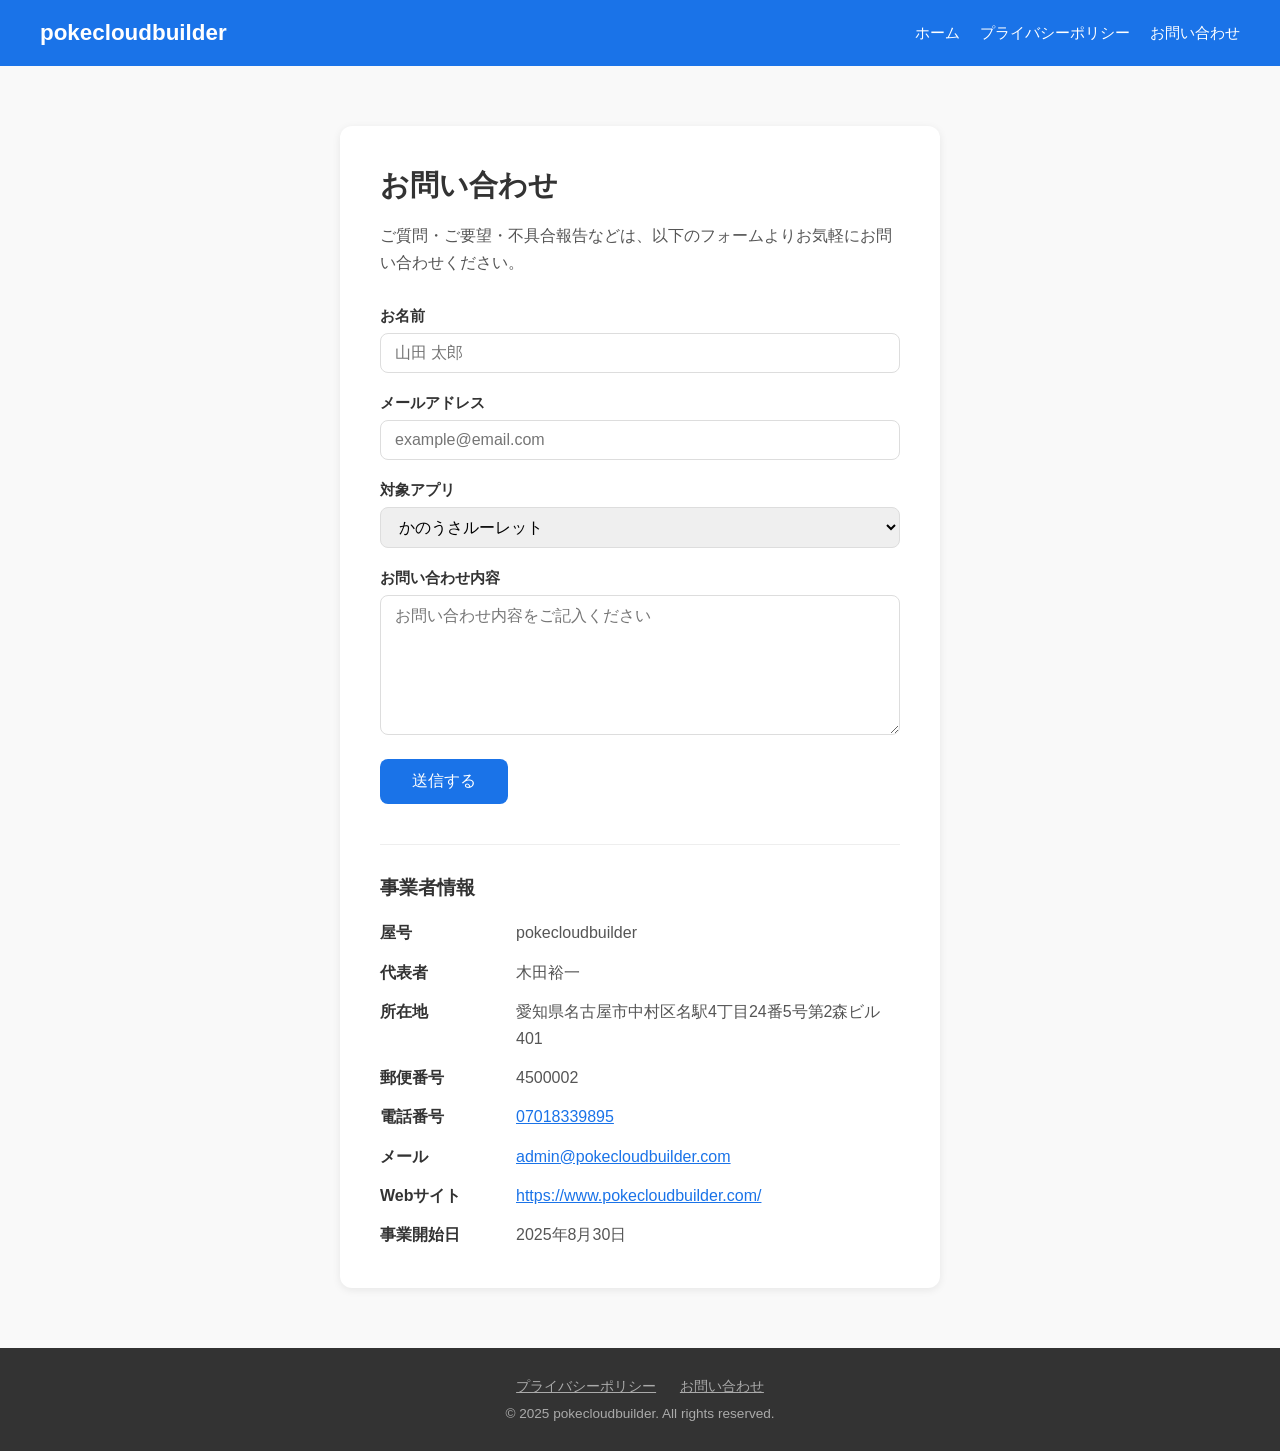
==== contact.html @ 58a3eddb "Fix mobile navigation layout" ====
<!DOCTYPE html>
<html lang="ja">
<head>
  <meta charset="UTF-8">
  <meta name="viewport" content="width=device-width, initial-scale=1.0">
  <title>お問い合わせ | pokecloudbuilder</title>
  <style>
    * { margin: 0; padding: 0; box-sizing: border-box; }
    body { font-family: 'Segoe UI', sans-serif; color: #333; background: #f9f9f9; }
    header { background: #1a73e8; color: white; padding: 20px 40px; display: flex; justify-content: space-between; align-items: center; gap: 18px; }
    header h1 { font-size: 1.4rem; }
    nav { display: flex; flex-wrap: wrap; justify-content: flex-end; gap: 10px 20px; }
    nav a { color: white; text-decoration: none; font-size: 0.95rem; white-space: nowrap; }
    nav a:hover { text-decoration: underline; }
    .content { max-width: 600px; margin: 60px auto; padding: 40px; background: white; border-radius: 12px; box-shadow: 0 2px 8px rgba(0,0,0,0.08); }
    .content a { overflow-wrap: anywhere; }
    h2 { font-size: 1.8rem; margin-bottom: 16px; }
    .desc { color: #555; margin-bottom: 30px; line-height: 1.7; }
    label { display: block; margin-bottom: 6px; font-weight: 600; font-size: 0.95rem; }
    input, textarea, select { width: 100%; padding: 10px 14px; border: 1px solid #ddd; border-radius: 8px; font-size: 1rem; margin-bottom: 20px; font-family: inherit; }
    textarea { height: 140px; resize: vertical; }
    button { background: #1a73e8; color: white; border: none; padding: 12px 32px; border-radius: 8px; font-size: 1rem; cursor: pointer; }
    button:hover { background: #1558b0; }
    .business-info { margin-top: 40px; padding-top: 30px; border-top: 1px solid #eee; }
    .business-info h3 { font-size: 1.2rem; margin-bottom: 18px; }
    .business-info dl { display: grid; grid-template-columns: 120px 1fr; gap: 12px 16px; color: #555; line-height: 1.7; }
    .business-info dt { font-weight: 600; color: #333; }
    .business-info a { color: #1a73e8; }
    @media (max-width: 520px) {
      .business-info dl { grid-template-columns: 1fr; gap: 4px 0; }
      .business-info dd { margin-bottom: 10px; }
    }
    @media (max-width: 600px) {
      header { padding: 18px 20px; flex-direction: column; align-items: flex-start; }
      nav { width: 100%; justify-content: flex-start; gap: 8px; }
      nav a { padding: 6px 10px; border-radius: 999px; background: rgba(255,255,255,0.16); font-size: 0.9rem; }
      .content { margin: 32px 16px; padding: 28px 20px; }
    }
    footer { text-align: center; padding: 30px; background: #333; color: #aaa; font-size: 0.85rem; margin-top: 60px; }
    footer a { color: #aaa; margin: 0 10px; }
  </style>
</head>
<body>
  <header>
    <h1>pokecloudbuilder</h1>
    <nav>
      <a href="index.html">ホーム</a>
      <a href="privacy-policy.html">プライバシーポリシー</a>
      <a href="contact.html">お問い合わせ</a>
    </nav>
  </header>

  <div class="content">
    <h2>お問い合わせ</h2>
    <p class="desc">ご質問・ご要望・不具合報告などは、以下のフォームよりお気軽にお問い合わせください。</p>

    <form action="https://formspree.io/f/mredjzkz" method="POST">
      <label for="name">お名前</label>
      <input type="text" id="name" name="name" placeholder="山田 太郎" required>

      <label for="email">メールアドレス</label>
      <input type="email" id="email" name="email" placeholder="example@email.com" required>

      <label for="app">対象アプリ</label>
      <select id="app" name="app">
        <option value="kanousa-roulette">かのうさルーレット</option>
        <option value="scientific-calculator">Scientific Calculator</option>
        <option value="other">その他</option>
      </select>

      <label for="message">お問い合わせ内容</label>
      <textarea id="message" name="message" placeholder="お問い合わせ内容をご記入ください" required></textarea>

      <button type="submit">送信する</button>
    </form>

    <section class="business-info">
      <h3>事業者情報</h3>
      <dl>
        <dt>屋号</dt>
        <dd>pokecloudbuilder</dd>

        <dt>代表者</dt>
        <dd>木田裕一</dd>

        <dt>所在地</dt>
        <dd>愛知県名古屋市中村区名駅4丁目24番5号第2森ビル401</dd>

        <dt>郵便番号</dt>
        <dd>4500002</dd>

        <dt>電話番号</dt>
        <dd><a href="tel:07018339895">07018339895</a></dd>

        <dt>メール</dt>
        <dd><a href="mailto:admin@pokecloudbuilder.com">admin@pokecloudbuilder.com</a></dd>

        <dt>Webサイト</dt>
        <dd><a href="https://www.pokecloudbuilder.com/">https://www.pokecloudbuilder.com/</a></dd>

        <dt>事業開始日</dt>
        <dd>2025年8月30日</dd>
      </dl>
    </section>
  </div>

  <footer>
    <p>
      <a href="privacy-policy.html">プライバシーポリシー</a>
      <a href="contact.html">お問い合わせ</a>
    </p>
    <p style="margin-top:10px;">&copy; 2025 pokecloudbuilder. All rights reserved.</p>
  </footer>
</body>
</html>
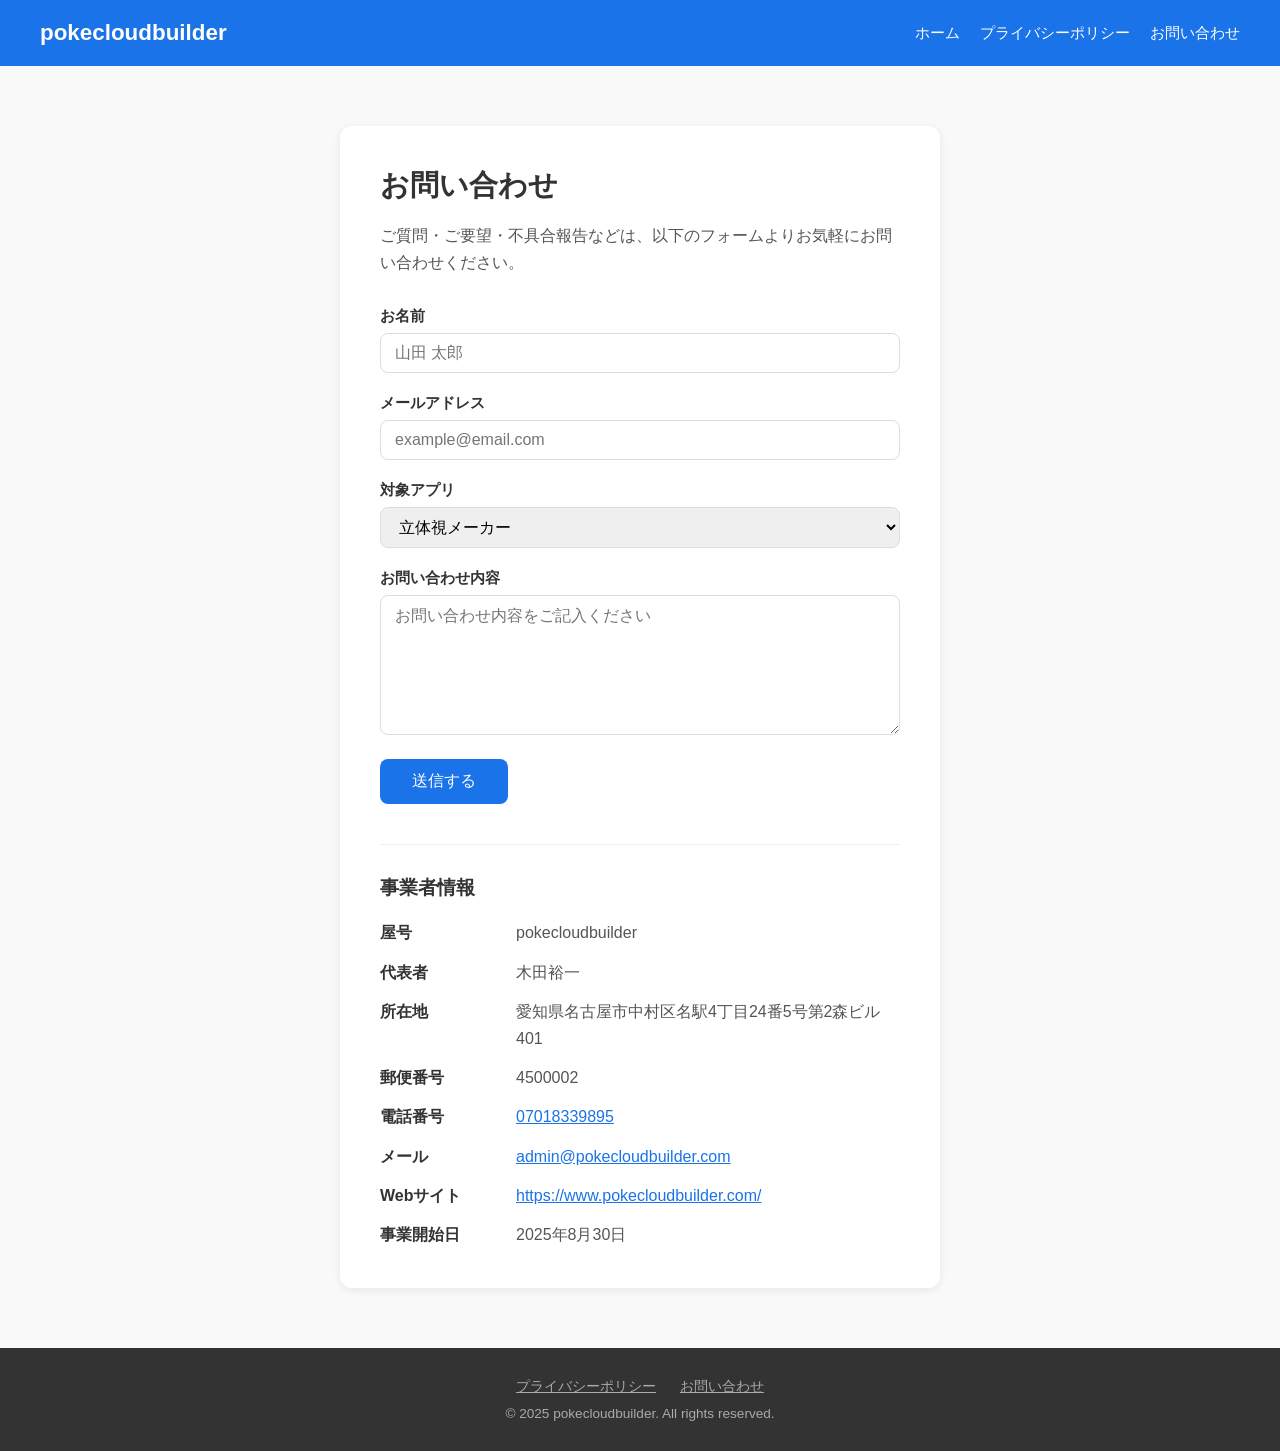
==== commit 5af2880d: "Fix product order and contact options" ====
--- a/contact.html
+++ b/contact.html
@@ -3,6 +3,15 @@
 <head>
   <meta charset="UTF-8">
   <meta name="viewport" content="width=device-width, initial-scale=1.0">
+  <!-- Google tag (gtag.js) -->
+  <script async src="https://www.googletagmanager.com/gtag/js?id=G-C4QVSF5DY2"></script>
+  <script>
+    window.dataLayer = window.dataLayer || [];
+    function gtag(){dataLayer.push(arguments);}
+    gtag('js', new Date());
+
+    gtag('config', 'G-C4QVSF5DY2');
+  </script>
   <title>お問い合わせ | pokecloudbuilder</title>
   <style>
     * { margin: 0; padding: 0; box-sizing: border-box; }
@@ -63,6 +72,8 @@
 
       <label for="app">対象アプリ</label>
       <select id="app" name="app">
+        <option value="stereoscopic-vision-maker">立体視メーカー</option>
+        <option value="age-grade-era-checker">年齢・学年・和暦チェッカー</option>
         <option value="kanousa-roulette">かのうさルーレット</option>
         <option value="scientific-calculator">Scientific Calculator</option>
         <option value="other">その他</option>
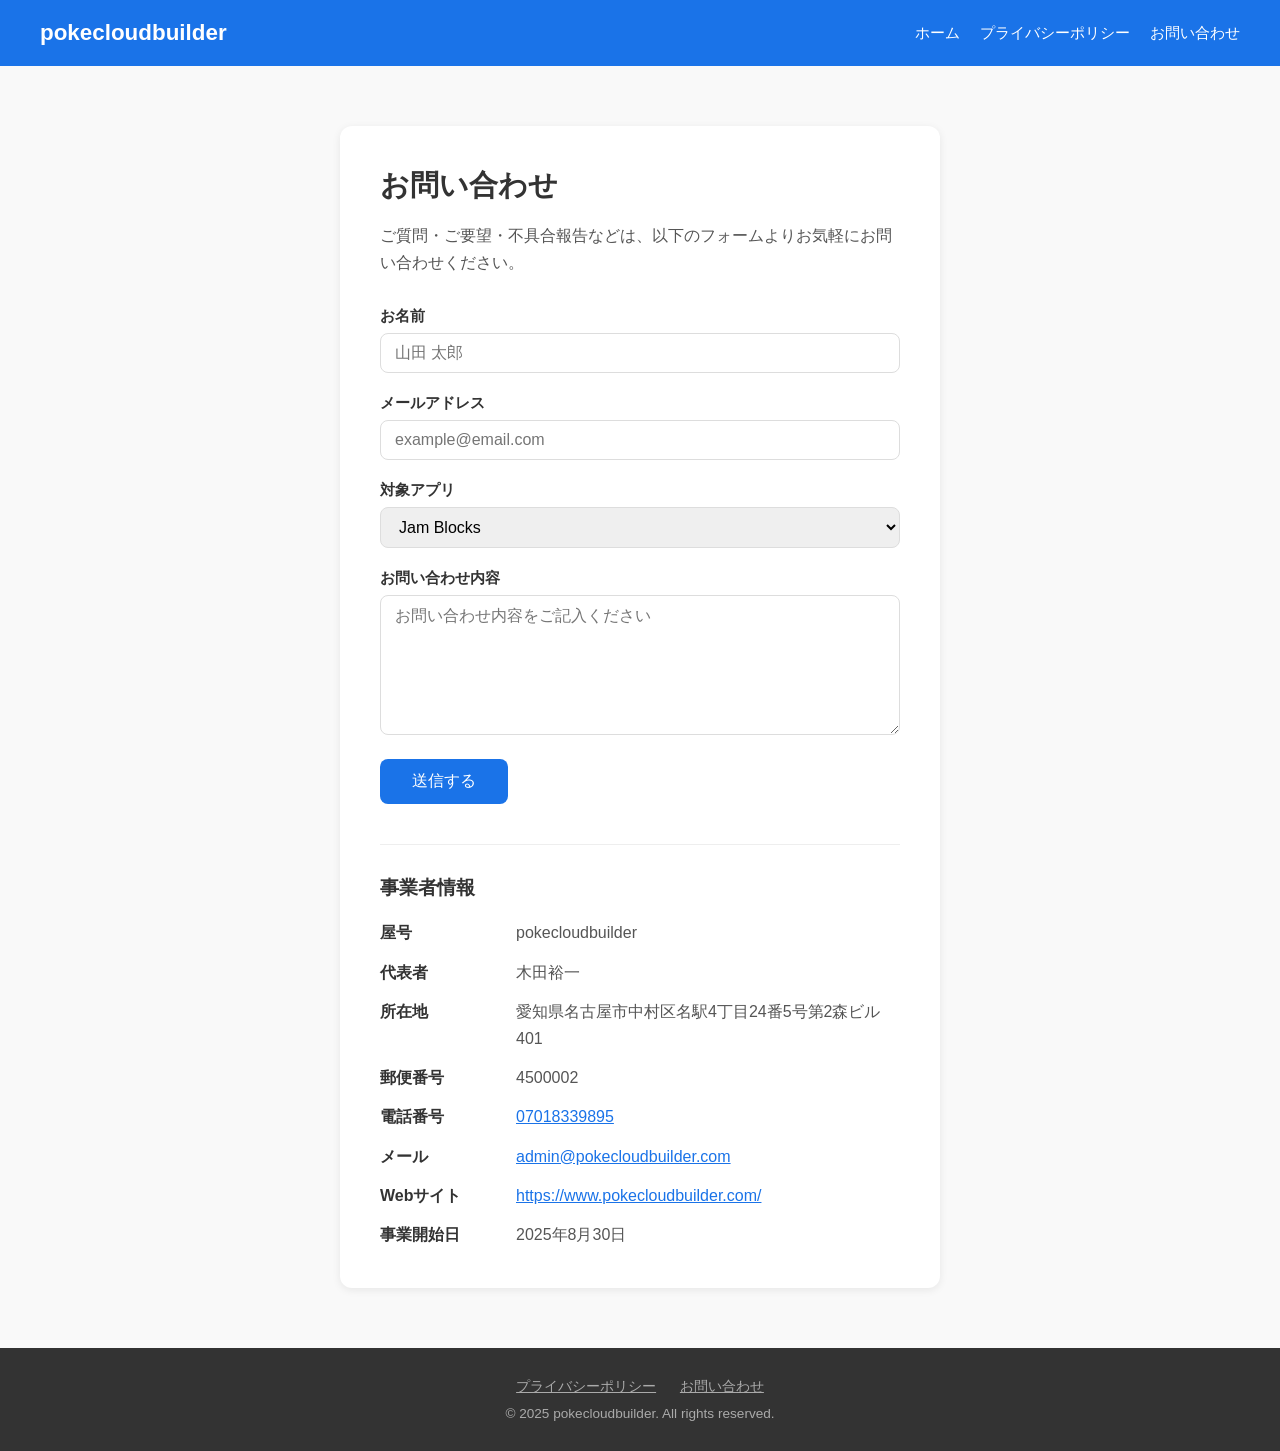
==== commit 52fefb16: "Add Jam Blocks to business site" ====
--- a/contact.html
+++ b/contact.html
@@ -72,6 +72,7 @@
 
       <label for="app">対象アプリ</label>
       <select id="app" name="app">
+        <option value="jam-blocks">Jam Blocks</option>
         <option value="stereoscopic-vision-maker">立体視メーカー</option>
         <option value="age-grade-era-checker">年齢・学年・和暦チェッカー</option>
         <option value="kanousa-roulette">かのうさルーレット</option>
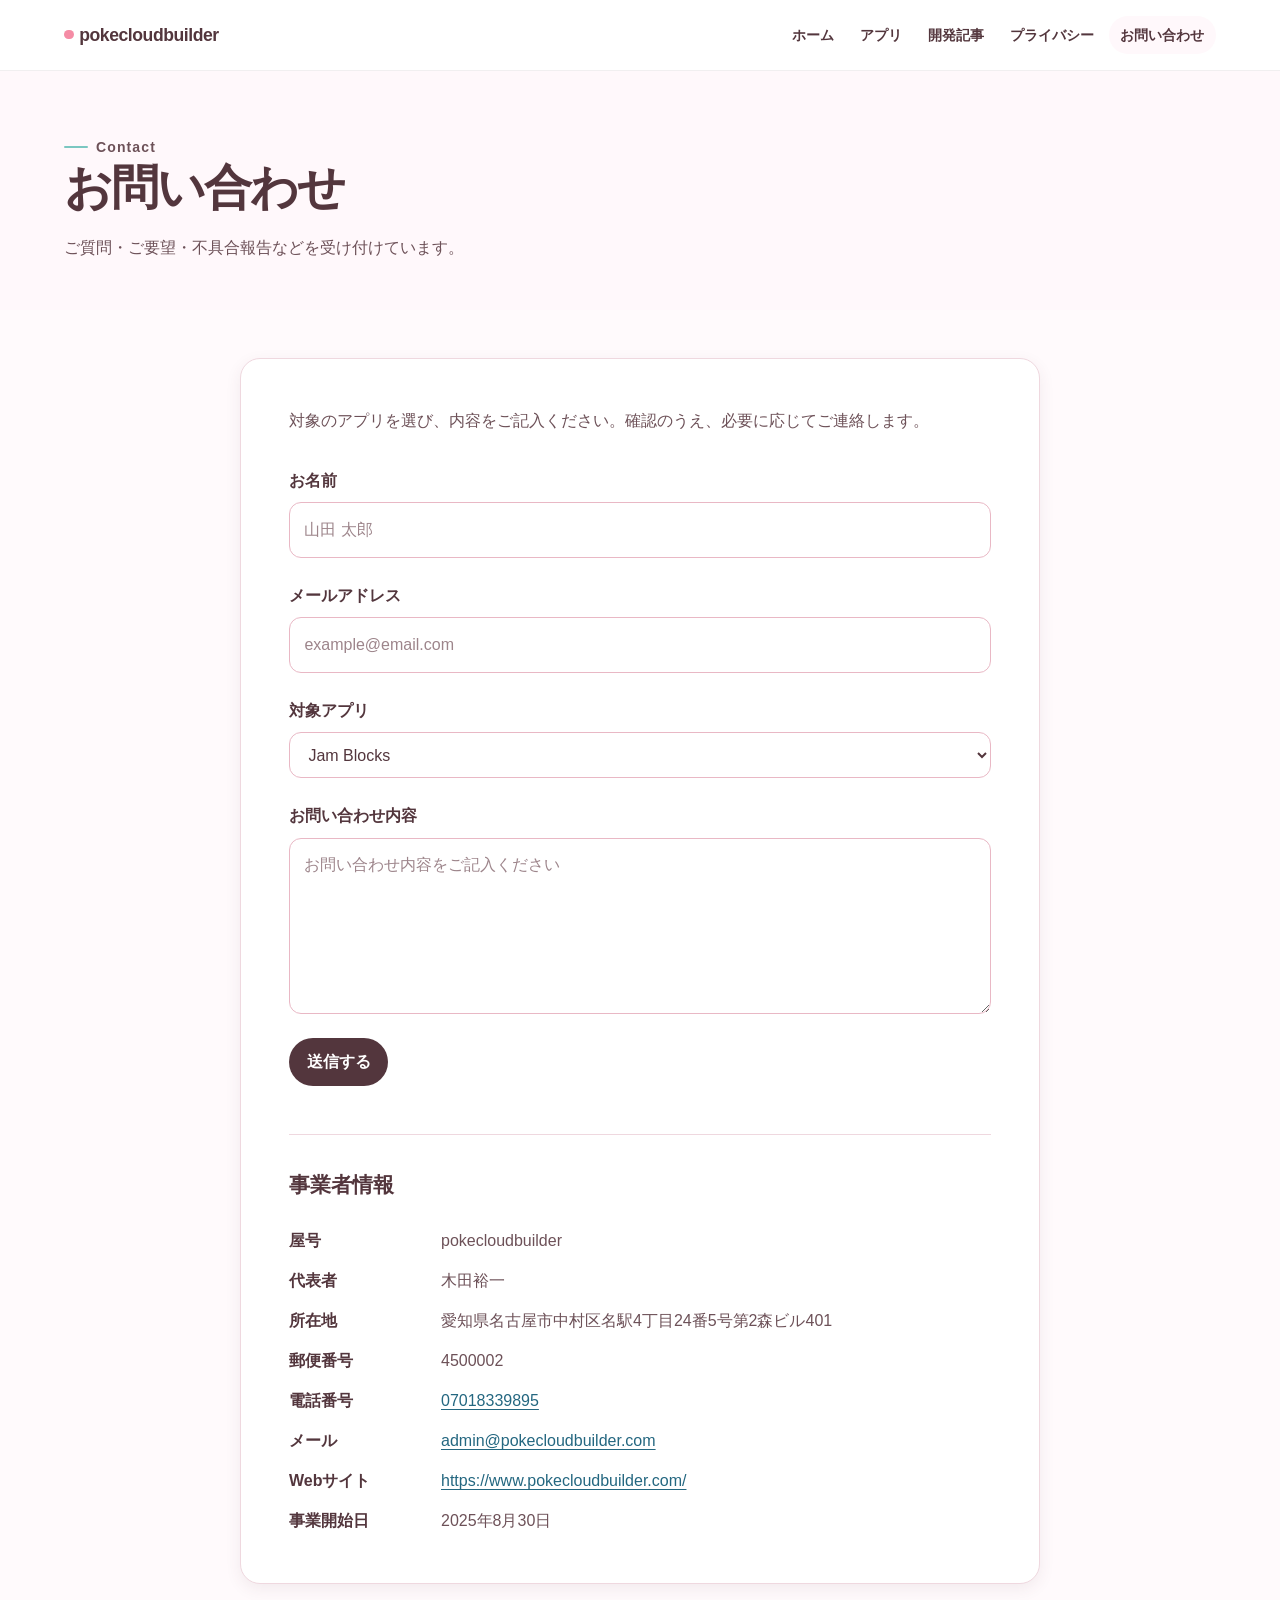
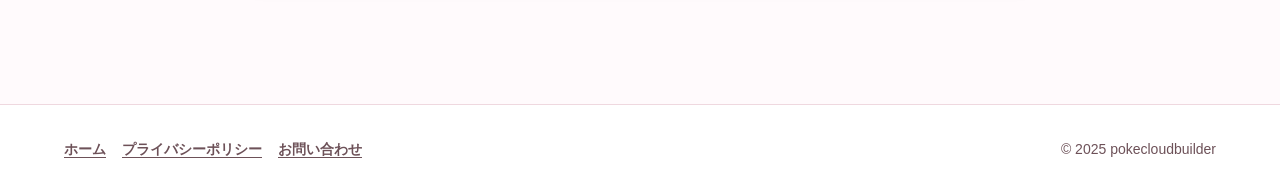
==== commit 48d0f771: "Refresh business site design" ====
--- a/contact.html
+++ b/contact.html
@@ -12,82 +12,41 @@
 
     gtag('config', 'G-C4QVSF5DY2');
   </script>
+  <meta name="description" content="pokecloudbuilderへのお問い合わせはこちらから。アプリの使い方、ご要望、不具合報告を受け付けています。">
   <title>お問い合わせ | pokecloudbuilder</title>
-  <style>
-    * { margin: 0; padding: 0; box-sizing: border-box; }
-    body { font-family: 'Segoe UI', sans-serif; color: #333; background: #f9f9f9; }
-    header { background: #1a73e8; color: white; padding: 20px 40px; display: flex; justify-content: space-between; align-items: center; gap: 18px; }
-    header h1 { font-size: 1.4rem; }
-    nav { display: flex; flex-wrap: wrap; justify-content: flex-end; gap: 10px 20px; }
-    nav a { color: white; text-decoration: none; font-size: 0.95rem; white-space: nowrap; }
-    nav a:hover { text-decoration: underline; }
-    .content { max-width: 600px; margin: 60px auto; padding: 40px; background: white; border-radius: 12px; box-shadow: 0 2px 8px rgba(0,0,0,0.08); }
-    .content a { overflow-wrap: anywhere; }
-    h2 { font-size: 1.8rem; margin-bottom: 16px; }
-    .desc { color: #555; margin-bottom: 30px; line-height: 1.7; }
-    label { display: block; margin-bottom: 6px; font-weight: 600; font-size: 0.95rem; }
-    input, textarea, select { width: 100%; padding: 10px 14px; border: 1px solid #ddd; border-radius: 8px; font-size: 1rem; margin-bottom: 20px; font-family: inherit; }
-    textarea { height: 140px; resize: vertical; }
-    button { background: #1a73e8; color: white; border: none; padding: 12px 32px; border-radius: 8px; font-size: 1rem; cursor: pointer; }
-    button:hover { background: #1558b0; }
-    .business-info { margin-top: 40px; padding-top: 30px; border-top: 1px solid #eee; }
-    .business-info h3 { font-size: 1.2rem; margin-bottom: 18px; }
-    .business-info dl { display: grid; grid-template-columns: 120px 1fr; gap: 12px 16px; color: #555; line-height: 1.7; }
-    .business-info dt { font-weight: 600; color: #333; }
-    .business-info a { color: #1a73e8; }
-    @media (max-width: 520px) {
-      .business-info dl { grid-template-columns: 1fr; gap: 4px 0; }
-      .business-info dd { margin-bottom: 10px; }
-    }
-    @media (max-width: 600px) {
-      header { padding: 18px 20px; flex-direction: column; align-items: flex-start; }
-      nav { width: 100%; justify-content: flex-start; gap: 8px; }
-      nav a { padding: 6px 10px; border-radius: 999px; background: rgba(255,255,255,0.16); font-size: 0.9rem; }
-      .content { margin: 32px 16px; padding: 28px 20px; }
-    }
-    footer { text-align: center; padding: 30px; background: #333; color: #aaa; font-size: 0.85rem; margin-top: 60px; }
-    footer a { color: #aaa; margin: 0 10px; }
-  </style>
+  <link rel="stylesheet" href="assets/site.css">
 </head>
 <body>
-  <header>
-    <h1>pokecloudbuilder</h1>
-    <nav>
-      <a href="index.html">ホーム</a>
-      <a href="privacy-policy.html">プライバシーポリシー</a>
-      <a href="contact.html">お問い合わせ</a>
-    </nav>
+  <a class="skip-link" href="#main-content">本文へ移動</a>
+  <header class="site-header"><div class="header-inner"><a class="brand" href="index.html" aria-label="pokecloudbuilder ホーム"><span class="brand-mark"></span>pokecloudbuilder</a><nav class="site-nav" aria-label="主要メニュー"><a href="index.html">ホーム</a><a href="index.html#products">アプリ</a><a href="index.html#articles">開発記事</a><a href="privacy-policy.html">プライバシー</a><a class="nav-contact" href="contact.html" aria-current="page">お問い合わせ</a></nav></div>
   </header>
 
-  <div class="content">
-    <h2>お問い合わせ</h2>
-    <p class="desc">ご質問・ご要望・不具合報告などは、以下のフォームよりお気軽にお問い合わせください。</p>
+  <main id="main-content">
+    <section class="page-hero"><div class="container"><p class="eyebrow">Contact</p><h1>お問い合わせ</h1><p>ご質問・ご要望・不具合報告などを受け付けています。</p></div></section>
+    <div class="page-content"><div class="contact-card">
+    <p class="form-intro">対象のアプリを選び、内容をご記入ください。確認のうえ、必要に応じてご連絡します。</p>
 
     <form action="https://formspree.io/f/mredjzkz" method="POST">
-      <label for="name">お名前</label>
-      <input type="text" id="name" name="name" placeholder="山田 太郎" required>
+      <div class="form-field"><label for="name">お名前</label><input type="text" id="name" name="name" autocomplete="name" placeholder="山田 太郎" required></div>
 
-      <label for="email">メールアドレス</label>
-      <input type="email" id="email" name="email" placeholder="example@email.com" required>
+      <div class="form-field"><label for="email">メールアドレス</label><input type="email" id="email" name="email" autocomplete="email" placeholder="example@email.com" required></div>
 
-      <label for="app">対象アプリ</label>
-      <select id="app" name="app">
+      <div class="form-field"><label for="app">対象アプリ</label><select id="app" name="app">
         <option value="jam-blocks">Jam Blocks</option>
         <option value="stereoscopic-vision-maker">立体視メーカー</option>
         <option value="age-grade-era-checker">年齢・学年・和暦チェッカー</option>
         <option value="kanousa-roulette">かのうさルーレット</option>
         <option value="scientific-calculator">Scientific Calculator</option>
         <option value="other">その他</option>
-      </select>
+      </select></div>
 
-      <label for="message">お問い合わせ内容</label>
-      <textarea id="message" name="message" placeholder="お問い合わせ内容をご記入ください" required></textarea>
+      <div class="form-field"><label for="message">お問い合わせ内容</label><textarea id="message" name="message" placeholder="お問い合わせ内容をご記入ください" required></textarea></div>
 
-      <button type="submit">送信する</button>
+      <button class="button button-primary form-submit" type="submit">送信する</button>
     </form>
 
     <section class="business-info">
-      <h3>事業者情報</h3>
+      <h2>事業者情報</h2>
       <dl>
         <dt>屋号</dt>
         <dd>pokecloudbuilder</dd>
@@ -114,14 +73,10 @@
         <dd>2025年8月30日</dd>
       </dl>
     </section>
-  </div>
+    </div></div>
+  </main>
 
-  <footer>
-    <p>
-      <a href="privacy-policy.html">プライバシーポリシー</a>
-      <a href="contact.html">お問い合わせ</a>
-    </p>
-    <p style="margin-top:10px;">&copy; 2025 pokecloudbuilder. All rights reserved.</p>
+  <footer class="site-footer"><div class="footer-inner"><nav class="footer-nav" aria-label="フッターメニュー"><a href="index.html">ホーム</a><a href="privacy-policy.html">プライバシーポリシー</a><a href="contact.html">お問い合わせ</a></nav><p class="copyright">&copy; 2025 pokecloudbuilder</p></div>
   </footer>
 </body>
 </html>
--- a/assets/site.css
+++ b/assets/site.css
@@ -0,0 +1,166 @@
+:root {
+  --color-ink: #53363d;
+  --color-ink-soft: #6d5158;
+  --color-brand: #f58ca5;
+  --color-brand-soft: #ffdce5;
+  --color-brand-pale: #fff8fb;
+  --color-blue: #6eb5d0;
+  --color-blue-dark: #246780;
+  --color-mint: #7bc7c1;
+  --color-yellow: #ffd166;
+  --color-white: #ffffff;
+  --color-page: #fffafc;
+  --color-border: #efd8df;
+  --color-border-strong: #e9b8c5;
+  --shadow-card: 0 14px 34px rgba(83, 54, 61, 0.09);
+  --shadow-small: 0 5px 16px rgba(83, 54, 61, 0.08);
+  --radius-small: 0.75rem;
+  --radius-medium: 1.25rem;
+  --radius-large: 2rem;
+  --space-1: 0.5rem;
+  --space-2: 0.75rem;
+  --space-3: 1rem;
+  --space-4: 1.5rem;
+  --space-5: 2rem;
+  --space-6: 3rem;
+  --space-7: 4.5rem;
+  --text-small: 0.875rem;
+  --text-body: 1rem;
+  --text-lead: 1.125rem;
+  --text-title: clamp(2rem, 4vw, 3.65rem);
+  --text-section: clamp(1.55rem, 2.4vw, 2.25rem);
+  --content-max: 72rem;
+  --content-narrow: 50rem;
+}
+
+* { box-sizing: border-box; }
+html { scroll-behavior: smooth; }
+body { margin: 0; min-width: 20rem; color: var(--color-ink); background: var(--color-page); font-family: -apple-system, BlinkMacSystemFont, "Hiragino Sans", "Yu Gothic", "Meiryo", sans-serif; font-size: var(--text-body); line-height: 1.75; }
+a { color: var(--color-blue-dark); text-underline-offset: 0.18em; }
+a:hover { color: var(--color-ink); }
+a:focus-visible, button:focus-visible, input:focus-visible, textarea:focus-visible, select:focus-visible { outline: 3px solid var(--color-blue); outline-offset: 3px; }
+button, input, textarea, select { font: inherit; }
+img { max-width: 100%; }
+
+.skip-link { position: absolute; z-index: 10; left: var(--space-3); top: -5rem; padding: var(--space-2) var(--space-3); border-radius: var(--radius-small); background: var(--color-ink); color: var(--color-white); font-weight: 700; text-decoration: none; }
+.skip-link:focus { top: var(--space-3); }
+.site-header { position: relative; z-index: 2; border-bottom: 1px solid rgba(83, 54, 61, 0.08); background: rgba(255, 255, 255, 0.93); }
+.header-inner { display: flex; align-items: center; justify-content: space-between; gap: var(--space-4); width: min(100% - 2.5rem, var(--content-max)); margin: 0 auto; padding: 1rem 0; }
+.brand { color: var(--color-ink); font-size: 1.1rem; font-weight: 800; letter-spacing: -0.025em; text-decoration: none; white-space: nowrap; }
+.brand-mark { display: inline-block; width: 0.6rem; height: 0.6rem; margin-right: 0.35rem; border-radius: 50%; background: var(--color-brand); vertical-align: 0.08em; }
+.site-nav { display: flex; flex-wrap: wrap; justify-content: flex-end; gap: 0.2rem; }
+.site-nav a { padding: 0.42rem 0.72rem; border-radius: 999px; color: var(--color-ink); font-size: var(--text-small); font-weight: 700; text-decoration: none; }
+.site-nav a:hover, .site-nav a[aria-current="page"] { background: var(--color-brand-pale); color: var(--color-ink); }
+.site-nav .nav-contact { background: var(--color-ink); color: var(--color-white); }
+.site-nav .nav-contact:hover { background: var(--color-brand); color: var(--color-ink); }
+
+main { overflow: hidden; }
+.container { width: min(100% - 2.5rem, var(--content-max)); margin: 0 auto; }
+.section { padding: var(--space-7) 0; }
+.section-soft { background: var(--color-brand-pale); }
+.eyebrow { display: inline-flex; align-items: center; gap: 0.5rem; margin: 0 0 var(--space-2); color: var(--color-blue-dark); font-size: var(--text-small); font-weight: 800; letter-spacing: 0.08em; }
+.eyebrow::before { width: 1.5rem; height: 0.12rem; border-radius: 999px; background: var(--color-mint); content: ""; }
+.section-heading { max-width: 42rem; margin: 0 0 var(--space-4); font-size: var(--text-section); line-height: 1.3; letter-spacing: -0.03em; }
+.section-lead { max-width: 44rem; margin: 0; color: var(--color-ink-soft); font-size: var(--text-lead); }
+
+.hero { position: relative; padding: clamp(3.5rem, 8vw, 7rem) 0 var(--space-7); background: linear-gradient(130deg, var(--color-white) 0%, var(--color-brand-pale) 100%); }
+.hero::after { position: absolute; right: -8rem; bottom: -8rem; width: 20rem; height: 20rem; border-radius: 50%; background: rgba(123, 199, 193, 0.16); content: ""; }
+.hero-grid { position: relative; z-index: 1; display: grid; grid-template-columns: minmax(0, 1.05fr) minmax(18rem, 0.95fr); align-items: center; gap: clamp(2.5rem, 7vw, 6rem); }
+.hero-copy { padding: var(--space-3) 0; }
+.hero h1 { margin: 0; font-size: var(--text-title); line-height: 1.18; letter-spacing: -0.05em; }
+.hero-text { max-width: 38rem; margin: var(--space-4) 0 0; color: var(--color-ink-soft); font-size: var(--text-lead); }
+.hero-actions, .card-actions, .article-actions { display: flex; flex-wrap: wrap; gap: var(--space-2); margin-top: var(--space-5); }
+.button { display: inline-flex; align-items: center; justify-content: center; min-height: 3rem; padding: 0.7rem 1.1rem; border: 1px solid transparent; border-radius: 999px; font-weight: 800; line-height: 1.2; text-decoration: none; transition: transform 160ms ease, background-color 160ms ease, border-color 160ms ease; }
+.button:hover { transform: translateY(-2px); }
+.button-primary { background: var(--color-ink); color: var(--color-white); }
+.button-primary:hover { background: var(--color-brand); color: var(--color-ink); }
+.button-secondary { border-color: var(--color-border-strong); background: var(--color-white); color: var(--color-ink); }
+.button-secondary:hover { border-color: var(--color-brand); background: var(--color-brand-pale); }
+.hero-guide { position: relative; width: min(100%, 31rem); justify-self: end; padding: clamp(1.25rem, 4vw, 2.4rem); border: 1px solid var(--color-border); border-radius: var(--radius-large); background: var(--color-white); box-shadow: var(--shadow-card); }
+.guide-label { position: absolute; top: 1rem; left: 1rem; padding: 0.35rem 0.7rem; border-radius: 999px; background: var(--color-brand-pale); color: var(--color-ink); font-size: 0.78rem; font-weight: 800; }
+.guide-image { display: block; width: 100%; height: auto; object-fit: contain; margin-top: 1.35rem; }
+.guide-caption { margin: var(--space-3) 0 0; text-align: center; color: var(--color-ink-soft); font-size: var(--text-small); }
+.guide-caption strong { color: var(--color-ink); }
+
+.product-grid { display: grid; grid-template-columns: repeat(2, minmax(0, 1fr)); gap: var(--space-4); margin-top: var(--space-5); }
+.product-card, .article-card, .contact-card, .policy-card { border: 1px solid var(--color-border); border-radius: var(--radius-medium); background: var(--color-white); box-shadow: var(--shadow-small); }
+.product-card { display: flex; flex-direction: column; padding: var(--space-5); }
+.product-card.featured { border-color: var(--color-border-strong); background: linear-gradient(145deg, var(--color-white), var(--color-brand-pale)); }
+.product-top { display: flex; align-items: flex-start; justify-content: space-between; gap: var(--space-3); }
+.status { display: inline-flex; align-items: center; padding: 0.28rem 0.65rem; border-radius: 999px; background: #e9f7f5; color: #236b66; font-size: 0.78rem; font-weight: 800; }
+.status-planned { background: #fff4d4; color: #775400; }
+.product-symbol { display: grid; width: 2.7rem; height: 2.7rem; place-items: center; border-radius: 0.9rem; background: var(--color-brand-pale); color: var(--color-ink); font-size: 1.25rem; font-weight: 800; }
+.product-card h3, .article-card h3 { margin: var(--space-3) 0 var(--space-2); font-size: 1.3rem; line-height: 1.35; }
+.product-card h3 a { color: var(--color-ink); text-decoration: none; }
+.product-card h3 a:hover { text-decoration: underline; }
+.product-card p, .article-card p { margin: 0; color: var(--color-ink-soft); }
+.card-actions { margin-top: auto; padding-top: var(--space-4); }
+.text-link { color: var(--color-blue-dark); font-size: var(--text-small); font-weight: 800; }
+.text-link::after { margin-left: 0.3rem; content: "→"; }
+
+.article-layout { display: grid; grid-template-columns: minmax(0, 0.7fr) minmax(0, 1.3fr); align-items: end; gap: var(--space-5); }
+.article-card { padding: var(--space-5); }
+.article-date { color: var(--color-blue-dark); font-size: var(--text-small); font-weight: 800; }
+.contact-band { padding: var(--space-6); border-radius: var(--radius-large); background: var(--color-ink); color: var(--color-white); }
+.contact-band .eyebrow { color: #d8f1ee; }
+.contact-band .section-heading, .contact-band .section-lead { margin-bottom: 0; color: inherit; }
+.contact-band .section-lead { color: #f6e6ea; }
+.contact-band-inner { display: flex; align-items: center; justify-content: space-between; gap: var(--space-5); }
+.contact-band .button-primary { background: var(--color-brand); color: var(--color-ink); }
+.contact-band .button-primary:hover { background: var(--color-yellow); }
+
+.page-hero { padding: var(--space-6) 0; background: var(--color-brand-pale); }
+.page-hero h1 { max-width: 20ch; margin: 0; font-size: clamp(2rem, 4vw, 3rem); line-height: 1.22; letter-spacing: -0.04em; }
+.page-hero p { max-width: 42rem; margin: var(--space-3) 0 0; color: var(--color-ink-soft); }
+.page-content { width: min(100% - 2.5rem, var(--content-narrow)); margin: var(--space-6) auto; }
+.contact-card, .policy-card { padding: clamp(1.5rem, 4vw, 3rem); }
+.form-intro { margin: 0 0 var(--space-5); color: var(--color-ink-soft); }
+.form-field { margin-bottom: var(--space-4); }
+label { display: block; margin-bottom: 0.45rem; font-weight: 800; }
+.field-note { margin: 0.25rem 0 0; color: var(--color-ink-soft); font-size: var(--text-small); }
+input, textarea, select { display: block; width: 100%; border: 1px solid var(--color-border-strong); border-radius: var(--radius-small); background: var(--color-white); color: var(--color-ink); padding: 0.8rem 0.9rem; }
+input::placeholder, textarea::placeholder { color: #9d858b; }
+textarea { min-height: 11rem; resize: vertical; }
+.form-submit { border: 0; cursor: pointer; }
+.business-info { margin-top: var(--space-6); padding-top: var(--space-5); border-top: 1px solid var(--color-border); }
+.business-info h2 { margin: 0 0 var(--space-4); font-size: 1.3rem; }
+.business-info dl { display: grid; grid-template-columns: 8rem 1fr; gap: var(--space-2) var(--space-4); margin: 0; }
+.business-info dt { font-weight: 800; }
+.business-info dd { margin: 0; color: var(--color-ink-soft); overflow-wrap: anywhere; }
+.policy-card h2 { margin: var(--space-5) 0 var(--space-2); font-size: 1.25rem; line-height: 1.4; }
+.policy-card h2:first-of-type { margin-top: var(--space-4); }
+.policy-card p, .policy-card li { color: var(--color-ink-soft); }
+.policy-card ul { padding-left: 1.25rem; }
+.updated { margin: 0; color: var(--color-ink-soft); font-size: var(--text-small); }
+
+.site-footer { margin-top: var(--space-7); padding: var(--space-5) 0; border-top: 1px solid var(--color-border); background: var(--color-white); }
+.footer-inner { display: flex; align-items: center; justify-content: space-between; gap: var(--space-3); width: min(100% - 2.5rem, var(--content-max)); margin: 0 auto; }
+.footer-nav { display: flex; flex-wrap: wrap; gap: var(--space-3); }
+.footer-nav a { color: var(--color-ink-soft); font-size: var(--text-small); font-weight: 700; }
+.copyright { margin: 0; color: var(--color-ink-soft); font-size: var(--text-small); }
+
+@media (max-width: 760px) {
+  .header-inner { align-items: flex-start; flex-direction: column; gap: var(--space-2); }
+  .site-nav { justify-content: flex-start; }
+  .hero-grid, .article-layout { grid-template-columns: 1fr; }
+  .hero-guide { justify-self: stretch; width: min(100%, 28rem); }
+  .product-grid { grid-template-columns: 1fr; }
+  .contact-band-inner, .footer-inner { align-items: flex-start; flex-direction: column; }
+}
+
+@media (max-width: 520px) {
+  .container, .header-inner, .footer-inner, .page-content { width: min(100% - 2rem, var(--content-max)); }
+  .section { padding: var(--space-6) 0; }
+  .hero { padding-top: var(--space-6); }
+  .hero-actions, .card-actions, .article-actions { align-items: stretch; flex-direction: column; }
+  .button { width: 100%; }
+  .product-card { padding: var(--space-4); }
+  .contact-band { padding: var(--space-5); }
+  .business-info dl { grid-template-columns: 1fr; gap: 0.2rem; }
+  .business-info dd { margin-bottom: var(--space-2); }
+}
+
+@media (prefers-reduced-motion: reduce) {
+  html { scroll-behavior: auto; }
+  *, *::before, *::after { transition-duration: 0.01ms !important; animation-duration: 0.01ms !important; animation-iteration-count: 1 !important; }
+}
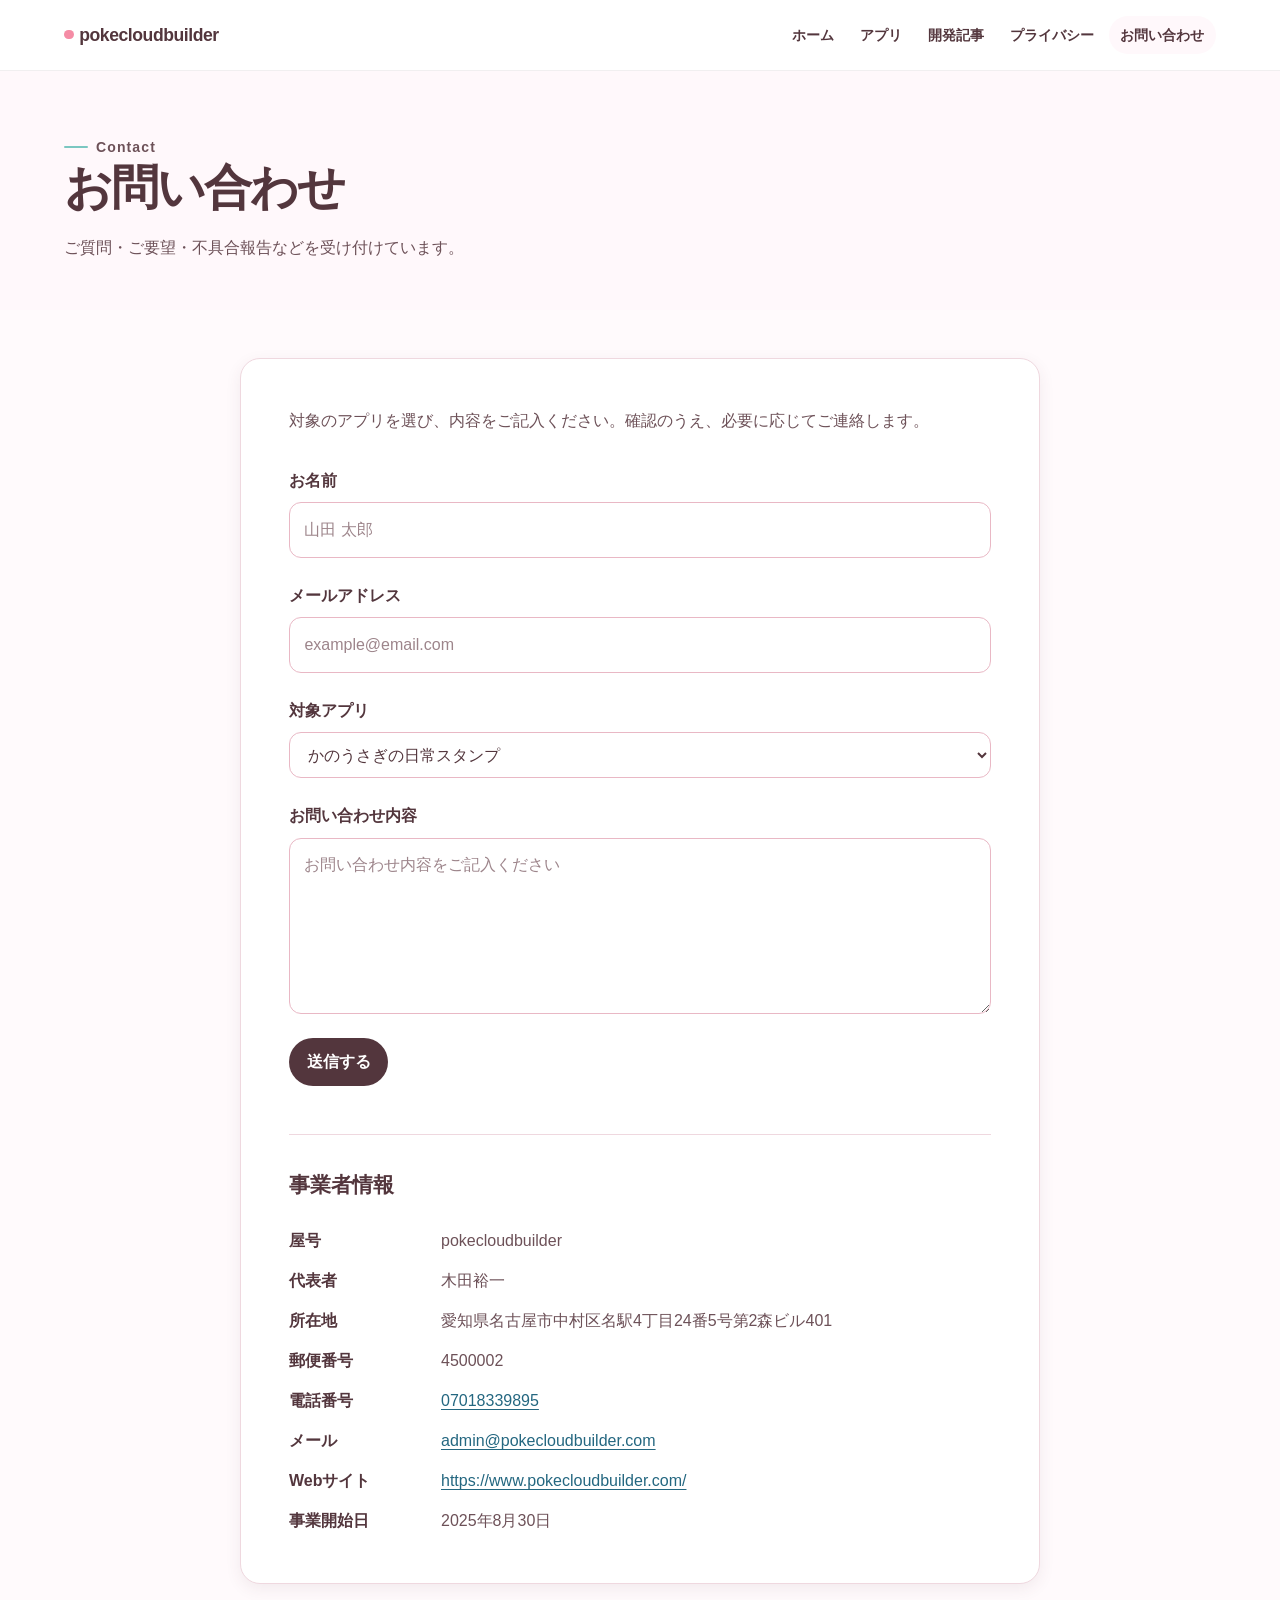
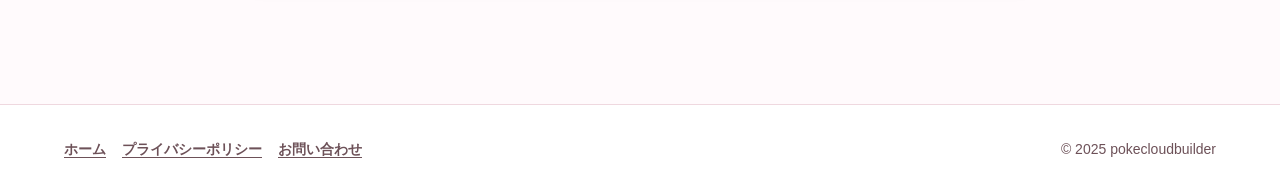
==== commit faaa0be3: "Add KanoUsagi LINE stickers to site" ====
--- a/contact.html
+++ b/contact.html
@@ -32,6 +32,7 @@
       <div class="form-field"><label for="email">メールアドレス</label><input type="email" id="email" name="email" autocomplete="email" placeholder="example@email.com" required></div>
 
       <div class="form-field"><label for="app">対象アプリ</label><select id="app" name="app">
+        <option value="kanousa-line-stickers">かのうさぎの日常スタンプ</option>
         <option value="jam-blocks">Jam Blocks</option>
         <option value="stereoscopic-vision-maker">立体視メーカー</option>
         <option value="age-grade-era-checker">年齢・学年・和暦チェッカー</option>
--- a/assets/site.css
+++ b/assets/site.css
@@ -98,8 +98,9 @@
 .text-link { color: var(--color-blue-dark); font-size: var(--text-small); font-weight: 800; }
 .text-link::after { margin-left: 0.3rem; content: "→"; }
 
-.article-layout { display: grid; grid-template-columns: minmax(0, 0.7fr) minmax(0, 1.3fr); align-items: end; gap: var(--space-5); }
-.article-card { padding: var(--space-5); }
+.article-list { display: grid; grid-template-columns: repeat(2, minmax(0, 1fr)); gap: var(--space-4); margin-top: var(--space-5); }
+.article-card { display: flex; flex-direction: column; padding: var(--space-5); }
+.article-actions { margin-top: auto; padding-top: var(--space-5); }
 .article-date { color: var(--color-blue-dark); font-size: var(--text-small); font-weight: 800; }
 .contact-band { padding: var(--space-6); border-radius: var(--radius-large); background: var(--color-ink); color: var(--color-white); }
 .contact-band .eyebrow { color: #d8f1ee; }
@@ -142,7 +143,7 @@
 @media (max-width: 760px) {
   .header-inner { align-items: flex-start; flex-direction: column; gap: var(--space-2); }
   .site-nav { justify-content: flex-start; }
-  .hero-grid, .article-layout { grid-template-columns: 1fr; }
+  .hero-grid, .article-list { grid-template-columns: 1fr; }
   .hero-guide { justify-self: stretch; width: min(100%, 28rem); }
   .product-grid { grid-template-columns: 1fr; }
   .contact-band-inner, .footer-inner { align-items: flex-start; flex-direction: column; }
